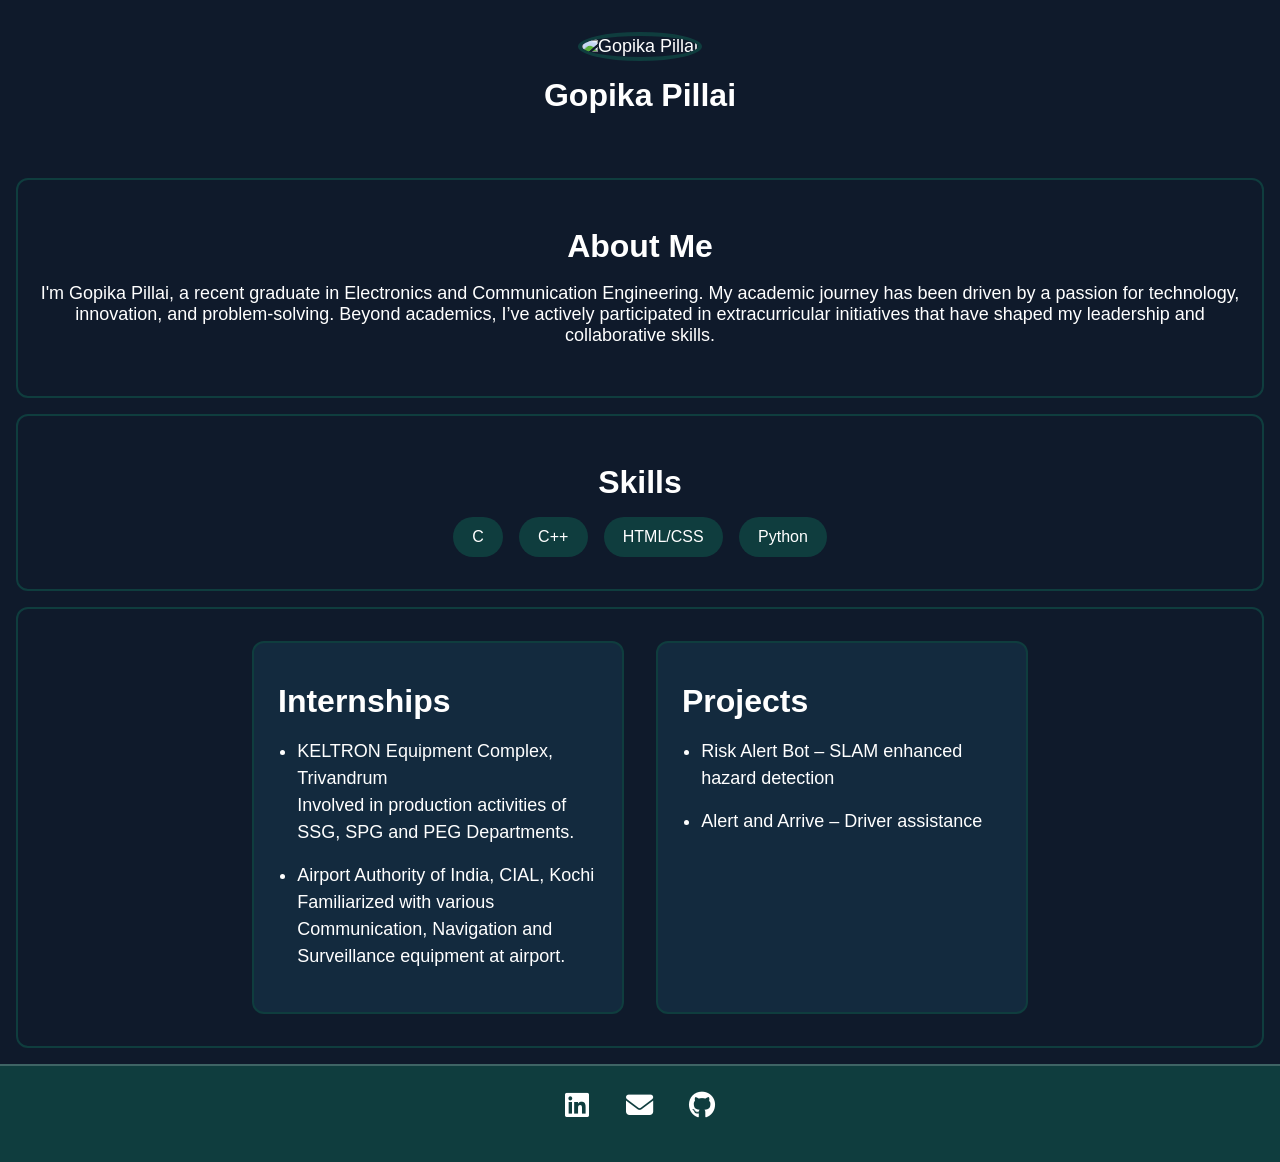
==== docs/index.html @ 2785d1b5 "Move site files to docs for GitHub Pages" ====
<!-- index.html -->
<!DOCTYPE html>
<html lang="en">
<head>
  <meta charset="UTF-8" />
  <meta name="viewport" content="width=device-width, initial-scale=1.0" />
  <title>Gopika Pillai - Portfolio</title>
  <link rel="stylesheet" href="style.css" />
  <link rel="stylesheet" href="https://cdnjs.cloudflare.com/ajax/libs/font-awesome/6.5.0/css/all.min.css" />
</head>
<body>
  <header>
    <img src="images/gopika (3).jpg" alt="Gopika Pillai" class="profile-pic" />
    <h1>Gopika Pillai</h1>
  </header>

  <section>
    <h2>About Me</h2>
    <p>
      I'm Gopika Pillai, a recent graduate in Electronics and Communication Engineering.
      My academic journey has been driven by a passion for technology, innovation,
      and problem-solving. Beyond academics, I’ve actively participated in extracurricular
      initiatives that have shaped my leadership and collaborative skills.
    </p>
  </section>

  <section>
    <h2>Skills</h2>
    <div class="skills">
      <div>C</div>
      <div>C++</div>
      <div>HTML/CSS</div>
      <div>Python</div>
    </div>
  </section>

  <section class="split-section">
    <div class="split-box">
      <h2>Internships</h2>
      <ul>
        <li>KELTRON Equipment Complex, Trivandrum<br>Involved in production activities of SSG, SPG and PEG Departments.</li>
        <li>Airport Authority of India, CIAL, Kochi<br>Familiarized with various Communication, Navigation and Surveillance equipment at airport.</li>
      </ul>
    </div>
    <div class="split-box">
      <h2>Projects</h2>
      <ul>
        <li>Risk Alert Bot – SLAM enhanced hazard detection</li>
        <li>Alert and Arrive – Driver assistance</li>
      </ul>
    </div>
  </section>

  <footer>
    <div class="social-links">
      <a href="https://www.linkedin.com/in/gopika-pillai-/" target="_blank" aria-label="LinkedIn"><i class="fab fa-linkedin"></i></a>
      <a href="mailto:youremail@example.com" target="_blank" aria-label="Email"><i class="fas fa-envelope"></i></a>
      <a href="https://github.com/yourusername" target="_blank" aria-label="GitHub"><i class="fab fa-github"></i></a>
    </div>
  </footer>

  <script src="script.js"></script>
</body>
</html>
---- docs/style.css ----
/* styles.css */
:root {
  --bg: #0f1a2b;
  --accent: #0f3d3e;
  --text: #ffffff;
}

body {
  margin: 0;
  font-family: 'Segoe UI', sans-serif;
  background-color: var(--bg);
  color: var(--text);
  overflow-x: hidden;
  position: relative;
  font-size: 18px;
}

header {
  text-align: center;
  padding: 2rem 1rem;
}

.profile-pic {
  width: 150px;
  height: 150px;
  border-radius: 50%;
  object-fit: cover;
  border: 4px solid var(--accent);
}

h1, h2 {
  margin: 1rem 0;
  color: var(--text);
  font-size: 2rem;
}

section {
  padding: 2rem 1rem;
  text-align: center;
  border: 2px solid var(--accent);
  border-radius: 12px;
  margin: 1rem;
  animation: fadeBox 1.5s ease-in-out;
}

@keyframes fadeBox {
  0% { opacity: 0; transform: scale(0.95); }
  100% { opacity: 1; transform: scale(1); }
}

.skills {
  display: flex;
  flex-wrap: wrap;
  justify-content: center;
  gap: 1rem;
}

.skills div {
  background: var(--accent);
  padding: 0.7rem 1.2rem;
  border-radius: 20px;
  font-size: 1rem;
}

.split-section {
  display: flex;
  flex-wrap: wrap;
  gap: 2rem;
  justify-content: center;
  padding: 2rem 1rem;
}

.split-box {
  background: #132a3e;
  padding: 1.5rem;
  border-radius: 12px;
  width: 320px;
  border: 2px solid var(--accent);
  animation: fadeBox 1.5s ease-in-out;
  text-align: left;
}

.split-box ul {
  padding-left: 1.2rem;
}

.split-box li {
  margin-bottom: 1rem;
  line-height: 1.5;
}

footer {
  text-align: center;
  padding: 1.5rem;
  background: var(--accent);
  color: var(--text);
  font-size: 1rem;
  border-top: 2px solid #fff3;
}

.social-links {
  margin-bottom: 1rem;
}

.social-links a {
  color: white;
  margin: 0 1rem;
  font-size: 1.7rem;
  transition: color 0.3s ease;
}

.social-links a:hover {
  color: #80ffdb;
}

.sparkle {
  position: absolute;
  width: 8px;
  height: 8px;
  background: radial-gradient(circle, #fff 0%, transparent 70%);
  pointer-events: none;
  border-radius: 50%;
  animation: sparkleFade 0.8s ease-out forwards;
}

@keyframes sparkleFade {
  0% { opacity: 1; transform: scale(1); }
  100% { opacity: 0; transform: scale(2); }
}
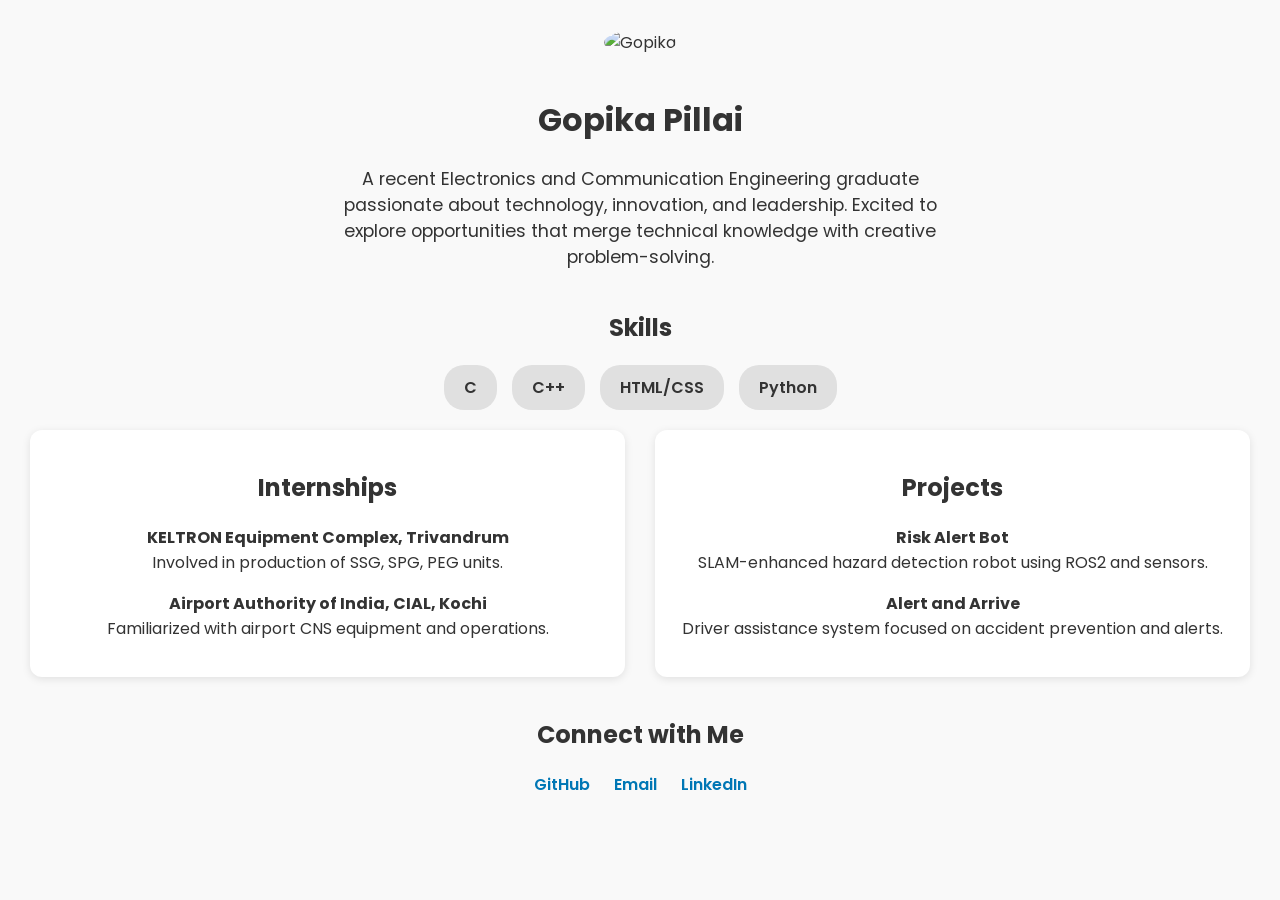
==== commit 7c353de8: "commit" ====
--- a/docs/index.html
+++ b/docs/index.html
@@ -1,64 +1,53 @@
-<!-- index.html -->
 <!DOCTYPE html>
 <html lang="en">
 <head>
   <meta charset="UTF-8" />
-  <meta name="viewport" content="width=device-width, initial-scale=1.0" />
-  <title>Gopika Pillai - Portfolio</title>
-  <link rel="stylesheet" href="style.css" />
-  <link rel="stylesheet" href="https://cdnjs.cloudflare.com/ajax/libs/font-awesome/6.5.0/css/all.min.css" />
+  <meta name="viewport" content="width=device-width, initial-scale=1.0"/>
+  <title>Gopika's Portfolio</title>
+  <link href="https://fonts.googleapis.com/css2?family=Poppins:wght@300;400;600;700&display=swap" rel="stylesheet">
+  <link rel="stylesheet" href="style.css">
 </head>
 <body>
-  <header>
-    <img src="images/gopika (3).jpg" alt="Gopika Pillai" class="profile-pic" />
+  <div class="container">
+    <img src="your-photo.jpg" alt="Gopika" class="profile-pic" />
     <h1>Gopika Pillai</h1>
-  </header>
+    <div class="intro">
+      <p>A recent Electronics and Communication Engineering graduate passionate about technology, innovation, and leadership. Excited to explore opportunities that merge technical knowledge with creative problem-solving.</p>
+    </div>
 
-  <section>
-    <h2>About Me</h2>
-    <p>
-      I'm Gopika Pillai, a recent graduate in Electronics and Communication Engineering.
-      My academic journey has been driven by a passion for technology, innovation,
-      and problem-solving. Beyond academics, I’ve actively participated in extracurricular
-      initiatives that have shaped my leadership and collaborative skills.
-    </p>
-  </section>
+    <div class="section">
+      <h2>Skills</h2>
+      <div class="skills">
+        <span>C</span>
+        <span>C++</span>
+        <span>HTML/CSS</span>
+        <span>Python</span>
+      </div>
+    </div>
 
-  <section>
-    <h2>Skills</h2>
-    <div class="skills">
-      <div>C</div>
-      <div>C++</div>
-      <div>HTML/CSS</div>
-      <div>Python</div>
+    <div class="section split-section">
+      <div>
+        <h2>Internships</h2>
+        <p><strong>KELTRON Equipment Complex, Trivandrum</strong><br/>Involved in production of SSG, SPG, PEG units.</p>
+        <p><strong>Airport Authority of India, CIAL, Kochi</strong><br/>Familiarized with airport CNS equipment and operations.</p>
+      </div>
+      <div>
+        <h2>Projects</h2>
+        <p><strong>Risk Alert Bot</strong><br/>SLAM-enhanced hazard detection robot using ROS2 and sensors.</p>
+        <p><strong>Alert and Arrive</strong><br/>Driver assistance system focused on accident prevention and alerts.</p>
+      </div>
     </div>
-  </section>
 
-  <section class="split-section">
-    <div class="split-box">
-      <h2>Internships</h2>
-      <ul>
-        <li>KELTRON Equipment Complex, Trivandrum<br>Involved in production activities of SSG, SPG and PEG Departments.</li>
-        <li>Airport Authority of India, CIAL, Kochi<br>Familiarized with various Communication, Navigation and Surveillance equipment at airport.</li>
-      </ul>
+    <div class="section">
+      <h2>Connect with Me</h2>
+      <div class="social-links">
+        <a href="https://github.com/Gp853" target="_blank">GitHub</a>
+        <a href="mailto:gopikapillai853@gmail.com">Email</a>
+        <a href="https://www.linkedin.com/in/gopika-pillai-/" target="_blank">LinkedIn</a>
+      </div>
     </div>
-    <div class="split-box">
-      <h2>Projects</h2>
-      <ul>
-        <li>Risk Alert Bot – SLAM enhanced hazard detection</li>
-        <li>Alert and Arrive – Driver assistance</li>
-      </ul>
-    </div>
-  </section>
-
-  <footer>
-    <div class="social-links">
-      <a href="https://www.linkedin.com/in/gopika-pillai-/" target="_blank" aria-label="LinkedIn"><i class="fab fa-linkedin"></i></a>
-      <a href="mailto:youremail@example.com" target="_blank" aria-label="Email"><i class="fas fa-envelope"></i></a>
-      <a href="https://github.com/yourusername" target="_blank" aria-label="GitHub"><i class="fab fa-github"></i></a>
-    </div>
-  </footer>
+  </div>
 
   <script src="script.js"></script>
 </body>
-</html>+</html>
--- a/docs/style.css
+++ b/docs/style.css
@@ -1,23 +1,18 @@
-/* styles.css */
-:root {
-  --bg: #0f1a2b;
-  --accent: #0f3d3e;
-  --text: #ffffff;
+body {
+  font-family: 'Poppins', sans-serif;
+  margin: 0;
+  padding: 0;
+  background-color: #f9f9f9;
+  color: #333;
+  text-align: center;
 }
 
-body {
-  margin: 0;
-  font-family: 'Segoe UI', sans-serif;
-  background-color: var(--bg);
-  color: var(--text);
-  overflow-x: hidden;
-  position: relative;
-  font-size: 18px;
+h1, h2, h3 {
+  font-weight: 700;
 }
 
-header {
-  text-align: center;
-  padding: 2rem 1rem;
+.container {
+  padding: 30px;
 }
 
 .profile-pic {
@@ -25,105 +20,62 @@
   height: 150px;
   border-radius: 50%;
   object-fit: cover;
-  border: 4px solid var(--accent);
+  margin-bottom: 20px;
 }
 
-h1, h2 {
-  margin: 1rem 0;
-  color: var(--text);
-  font-size: 2rem;
+.intro {
+  font-size: 1.1em;
+  max-width: 600px;
+  margin: auto;
 }
 
-section {
-  padding: 2rem 1rem;
-  text-align: center;
-  border: 2px solid var(--accent);
-  border-radius: 12px;
-  margin: 1rem;
-  animation: fadeBox 1.5s ease-in-out;
-}
-
-@keyframes fadeBox {
-  0% { opacity: 0; transform: scale(0.95); }
-  100% { opacity: 1; transform: scale(1); }
+.section {
+  margin-top: 40px;
 }
 
 .skills {
   display: flex;
+  justify-content: center;
+  gap: 15px;
   flex-wrap: wrap;
-  justify-content: center;
-  gap: 1rem;
 }
 
-.skills div {
-  background: var(--accent);
-  padding: 0.7rem 1.2rem;
+.skills span {
+  background-color: #e0e0e0;
+  padding: 10px 20px;
   border-radius: 20px;
-  font-size: 1rem;
+  font-weight: 600;
 }
 
 .split-section {
   display: flex;
-  flex-wrap: wrap;
-  gap: 2rem;
-  justify-content: center;
-  padding: 2rem 1rem;
+  flex-direction: column;
+  gap: 30px;
+  margin-top: 20px;
 }
 
-.split-box {
-  background: #132a3e;
-  padding: 1.5rem;
-  border-radius: 12px;
-  width: 320px;
-  border: 2px solid var(--accent);
-  animation: fadeBox 1.5s ease-in-out;
-  text-align: left;
+@media (min-width: 768px) {
+  .split-section {
+    flex-direction: row;
+    justify-content: space-around;
+  }
 }
 
-.split-box ul {
-  padding-left: 1.2rem;
-}
-
-.split-box li {
-  margin-bottom: 1rem;
-  line-height: 1.5;
-}
-
-footer {
-  text-align: center;
-  padding: 1.5rem;
-  background: var(--accent);
-  color: var(--text);
-  font-size: 1rem;
-  border-top: 2px solid #fff3;
-}
-
-.social-links {
-  margin-bottom: 1rem;
+.split-section div {
+  flex: 1;
+  padding: 20px;
+  background: #fff;
+  box-shadow: 0 2px 8px rgba(0,0,0,0.1);
+  border-radius: 12px;
 }
 
 .social-links a {
-  color: white;
-  margin: 0 1rem;
-  font-size: 1.7rem;
-  transition: color 0.3s ease;
+  margin: 0 10px;
+  color: #0077b5;
+  font-weight: 600;
+  text-decoration: none;
 }
 
 .social-links a:hover {
-  color: #80ffdb;
+  text-decoration: underline;
 }
-
-.sparkle {
-  position: absolute;
-  width: 8px;
-  height: 8px;
-  background: radial-gradient(circle, #fff 0%, transparent 70%);
-  pointer-events: none;
-  border-radius: 50%;
-  animation: sparkleFade 0.8s ease-out forwards;
-}
-
-@keyframes sparkleFade {
-  0% { opacity: 1; transform: scale(1); }
-  100% { opacity: 0; transform: scale(2); }
-}
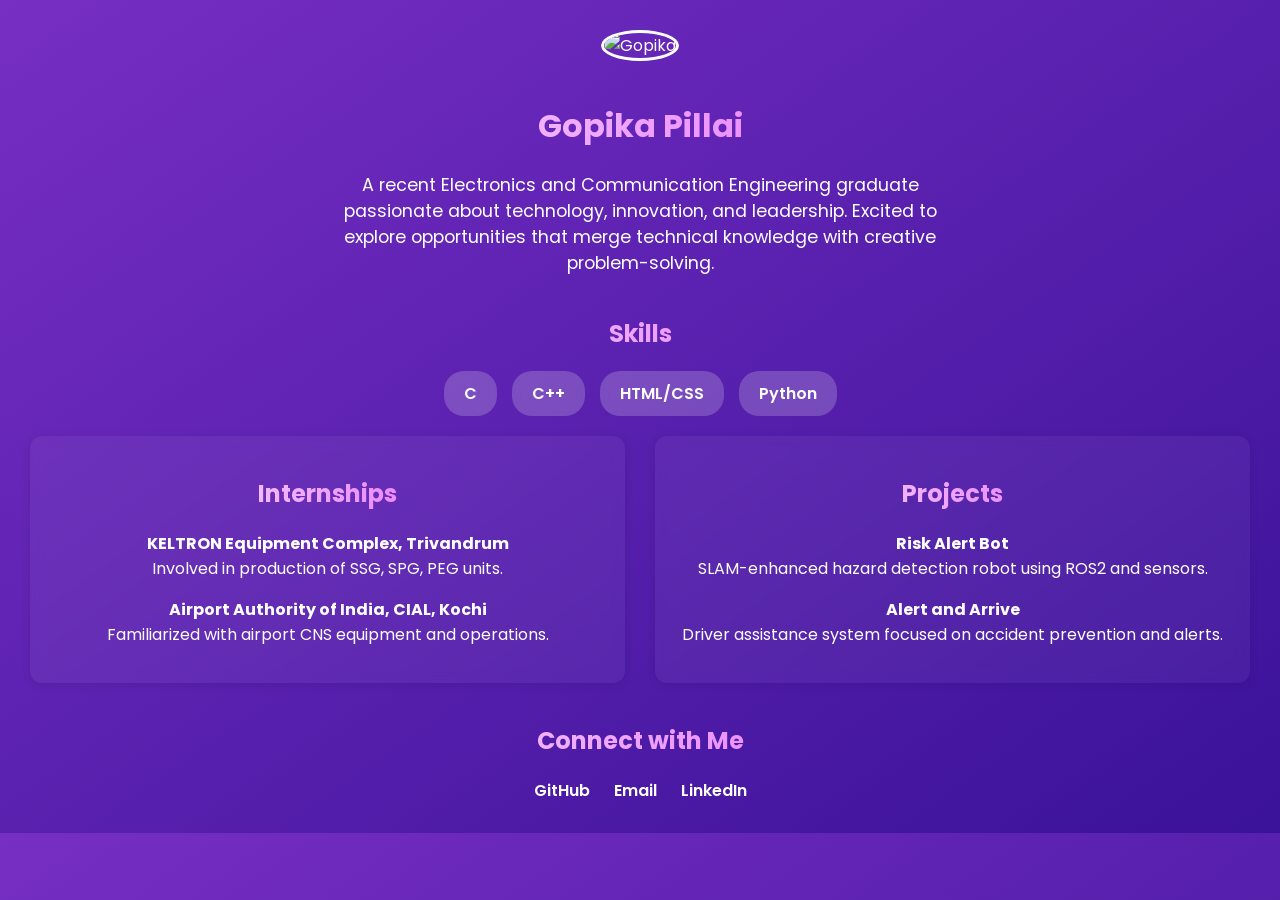
==== commit 1ec71be9: "commit" ====
--- a/docs/index.html
+++ b/docs/index.html
@@ -8,8 +8,11 @@
   <link rel="stylesheet" href="style.css">
 </head>
 <body>
+  <!-- Glow Stars Container -->
+  <div id="glow-container"></div>
+
   <div class="container">
-    <img src="your-photo.jpg" alt="Gopika" class="profile-pic" />
+    <img src="docs/images/gopika (3).jpg" alt="Gopika" class="profile-pic" />
     <h1>Gopika Pillai</h1>
     <div class="intro">
       <p>A recent Electronics and Communication Engineering graduate passionate about technology, innovation, and leadership. Excited to explore opportunities that merge technical knowledge with creative problem-solving.</p>
@@ -41,8 +44,8 @@
     <div class="section">
       <h2>Connect with Me</h2>
       <div class="social-links">
-        <a href="https://github.com/Gp853" target="_blank">GitHub</a>
-        <a href="mailto:gopikapillai853@gmail.com">Email</a>
+        <a href="https://github.com/your-github" target="_blank">GitHub</a>
+        <a href="mailto:your-email@example.com">Email</a>
         <a href="https://www.linkedin.com/in/gopika-pillai-/" target="_blank">LinkedIn</a>
       </div>
     </div>
--- a/docs/style.css
+++ b/docs/style.css
@@ -1,18 +1,30 @@
+:root {
+  --glow-rgb: 239 42 201;
+}
+
 body {
   font-family: 'Poppins', sans-serif;
   margin: 0;
   padding: 0;
-  background-color: #f9f9f9;
-  color: #333;
-  text-align: center;
+  background: linear-gradient(145deg, rgb(119, 46, 195), rgb(58, 18, 153));
+  color: #fff;
+  overflow: hidden;
 }
 
 h1, h2, h3 {
   font-weight: 700;
+  background: linear-gradient(90deg, #ffffff, #e044ff);
+  -webkit-background-clip: text;
+  -webkit-text-fill-color: transparent;
+  background-clip: text;
+  text-fill-color: transparent;
 }
 
 .container {
   padding: 30px;
+  text-align: center;
+  position: relative;
+  z-index: 3;
 }
 
 .profile-pic {
@@ -21,6 +33,7 @@
   border-radius: 50%;
   object-fit: cover;
   margin-bottom: 20px;
+  border: 3px solid #fff;
 }
 
 .intro {
@@ -41,10 +54,11 @@
 }
 
 .skills span {
-  background-color: #e0e0e0;
+  background-color: rgba(255, 255, 255, 0.2);
   padding: 10px 20px;
   border-radius: 20px;
   font-weight: 600;
+  backdrop-filter: blur(4px);
 }
 
 .split-section {
@@ -64,14 +78,15 @@
 .split-section div {
   flex: 1;
   padding: 20px;
-  background: #fff;
+  background: rgba(255, 255, 255, 0.05);
   box-shadow: 0 2px 8px rgba(0,0,0,0.1);
   border-radius: 12px;
+  backdrop-filter: blur(6px);
 }
 
 .social-links a {
   margin: 0 10px;
-  color: #0077b5;
+  color: #ffffff;
   font-weight: 600;
   text-decoration: none;
 }
@@ -79,3 +94,37 @@
 .social-links a:hover {
   text-decoration: underline;
 }
+
+/* === GLOW STAR EFFECT === */
+.glow-point {
+  position: absolute;
+  box-shadow: 0rem 0rem 1.2rem 0.6rem rgb(var(--glow-rgb));
+  pointer-events: none;
+}
+
+.star {
+  position: absolute;
+  z-index: 1;
+  color: white;
+  font-size: 1rem;
+  animation-fill-mode: forwards;
+  pointer-events: none;
+}
+
+@keyframes fall-1 {
+  0% { transform: translate(0px, 0px) rotateX(45deg) rotateY(30deg) scale(0.25); opacity: 0; }
+  5% { transform: translate(10px, -10px) rotateX(45deg) rotateY(30deg) scale(1); opacity: 1; }
+  100% { transform: translate(25px, 200px) rotateX(180deg) rotateY(270deg) scale(1); opacity: 0; }
+}
+
+@keyframes fall-2 {
+  0% { transform: translate(0px, 0px) rotateX(-20deg) rotateY(10deg) scale(0.25); opacity: 0; }
+  10% { transform: translate(-10px, -5px) rotateX(-20deg) rotateY(10deg) scale(1); opacity: 1; }
+  100% { transform: translate(-10px, 160px) rotateX(-90deg) rotateY(45deg) scale(0.25); opacity: 0; }
+}
+
+@keyframes fall-3 {
+  0% { transform: translate(0px, 0px) rotateX(0deg) rotateY(45deg) scale(0.5); opacity: 0; }
+  15% { transform: translate(7px, 5px) rotateX(0deg) rotateY(45deg) scale(1); opacity: 1; }
+  100% { transform: translate(20px, 120px) rotateX(-180deg) rotateY(-90deg) scale(0.5); opacity: 0; }
+}
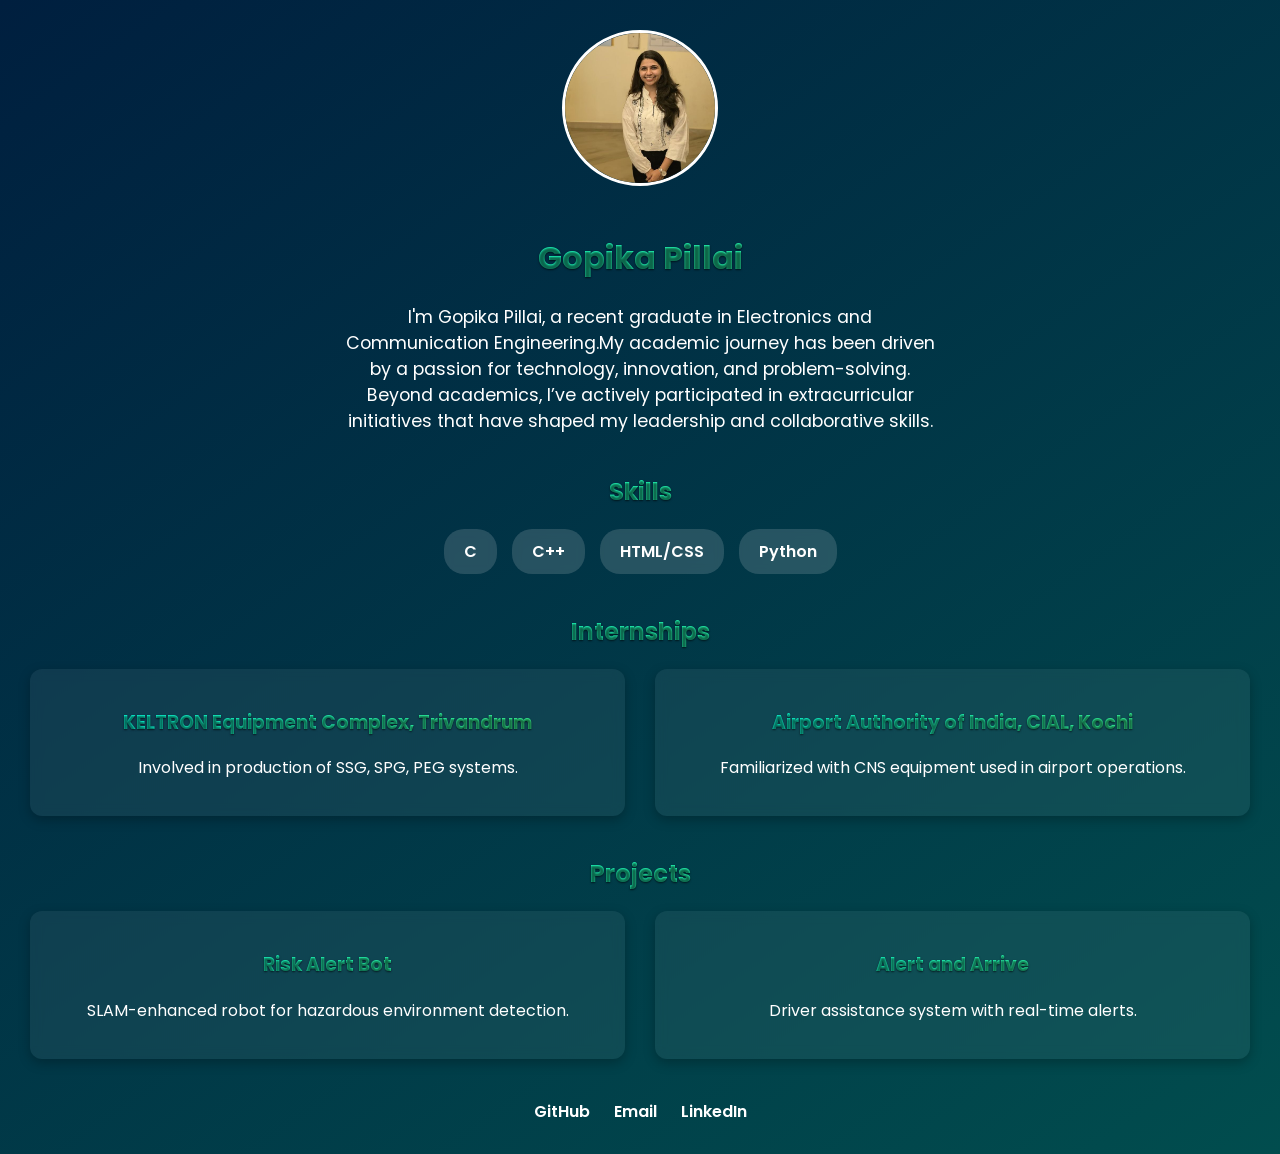
==== commit 16280126: "commit" ====
--- a/docs/index.html
+++ b/docs/index.html
@@ -4,19 +4,17 @@
   <meta charset="UTF-8" />
   <meta name="viewport" content="width=device-width, initial-scale=1.0"/>
   <title>Gopika's Portfolio</title>
-  <link href="https://fonts.googleapis.com/css2?family=Poppins:wght@300;400;600;700&display=swap" rel="stylesheet">
-  <link rel="stylesheet" href="style.css">
+  <link rel="stylesheet" href="style.css" />
+  <link href="https://fonts.googleapis.com/css2?family=Poppins:wght@400;600;700&display=swap" rel="stylesheet"/>
 </head>
 <body>
-  <!-- Glow Stars Container -->
-  <div id="glow-container"></div>
-
   <div class="container">
-    <img src="docs/images/gopika (3).jpg" alt="Gopika" class="profile-pic" />
+    <img src="images/gopika.jpg" alt="Gopika's Photo" class="profile-pic" />
     <h1>Gopika Pillai</h1>
-    <div class="intro">
-      <p>A recent Electronics and Communication Engineering graduate passionate about technology, innovation, and leadership. Excited to explore opportunities that merge technical knowledge with creative problem-solving.</p>
-    </div>
+    <p class="intro">
+      I'm Gopika Pillai, a recent graduate in Electronics and Communication Engineering.My academic journey has been driven by a passion for technology, innovation, and problem-solving. 
+      Beyond academics, I’ve actively participated in extracurricular initiatives that have shaped my leadership and collaborative skills.
+    </p>
 
     <div class="section">
       <h2>Skills</h2>
@@ -28,26 +26,38 @@
       </div>
     </div>
 
-    <div class="section split-section">
-      <div>
-        <h2>Internships</h2>
-        <p><strong>KELTRON Equipment Complex, Trivandrum</strong><br/>Involved in production of SSG, SPG, PEG units.</p>
-        <p><strong>Airport Authority of India, CIAL, Kochi</strong><br/>Familiarized with airport CNS equipment and operations.</p>
-      </div>
-      <div>
-        <h2>Projects</h2>
-        <p><strong>Risk Alert Bot</strong><br/>SLAM-enhanced hazard detection robot using ROS2 and sensors.</p>
-        <p><strong>Alert and Arrive</strong><br/>Driver assistance system focused on accident prevention and alerts.</p>
+    <div class="section">
+      <h2>Internships</h2>
+      <div class="split-section">
+        <div>
+          <h3>KELTRON Equipment Complex, Trivandrum</h3>
+          <p>Involved in production of SSG, SPG, PEG systems.</p>
+        </div>
+        <div>
+          <h3>Airport Authority of India, CIAL, Kochi</h3>
+          <p>Familiarized with CNS equipment used in airport operations.</p>
+        </div>
       </div>
     </div>
 
     <div class="section">
-      <h2>Connect with Me</h2>
-      <div class="social-links">
-        <a href="https://github.com/your-github" target="_blank">GitHub</a>
-        <a href="mailto:your-email@example.com">Email</a>
-        <a href="https://www.linkedin.com/in/gopika-pillai-/" target="_blank">LinkedIn</a>
+      <h2>Projects</h2>
+      <div class="split-section">
+        <div>
+          <h3>Risk Alert Bot</h3>
+          <p>SLAM-enhanced robot for hazardous environment detection.</p>
+        </div>
+        <div>
+          <h3>Alert and Arrive</h3>
+          <p>Driver assistance system with real-time alerts.</p>
+        </div>
       </div>
+    </div>
+
+    <div class="section social-links">
+      <a href="https://github.com" target="_blank">GitHub</a>
+      <a href="mailto:gopika@example.com">Email</a>
+      <a href="https://www.linkedin.com/in/gopika-pillai-" target="_blank">LinkedIn</a>
     </div>
   </div>
 
--- a/docs/style.css
+++ b/docs/style.css
@@ -1,23 +1,25 @@
 :root {
-  --glow-rgb: 239 42 201;
+  --glow-rgb: 0 255 153; /* updated for greenish glow */
 }
 
 body {
   font-family: 'Poppins', sans-serif;
   margin: 0;
   padding: 0;
-  background: linear-gradient(145deg, rgb(119, 46, 195), rgb(58, 18, 153));
+  min-height: 100vh;
+  background: linear-gradient(145deg, #001f3f, #014d4e);
   color: #fff;
-  overflow: hidden;
+  overflow-x: hidden;
+  overflow-y: auto;
 }
 
+/* Gradient + Depth Headings */
 h1, h2, h3 {
   font-weight: 700;
-  background: linear-gradient(90deg, #ffffff, #e044ff);
+  background: linear-gradient(90deg, #00ffe7, #40ff8c);
   -webkit-background-clip: text;
   -webkit-text-fill-color: transparent;
-  background-clip: text;
-  text-fill-color: transparent;
+  text-shadow: 0 1px 2px rgba(0, 0, 0, 0.6);
 }
 
 .container {
@@ -54,7 +56,7 @@
 }
 
 .skills span {
-  background-color: rgba(255, 255, 255, 0.2);
+  background-color: rgba(255, 255, 255, 0.15);
   padding: 10px 20px;
   border-radius: 20px;
   font-weight: 600;
@@ -78,8 +80,8 @@
 .split-section div {
   flex: 1;
   padding: 20px;
-  background: rgba(255, 255, 255, 0.05);
-  box-shadow: 0 2px 8px rgba(0,0,0,0.1);
+  background: rgba(255, 255, 255, 0.06);
+  box-shadow: 0 4px 12px rgba(0,0,0,0.25);
   border-radius: 12px;
   backdrop-filter: blur(6px);
 }
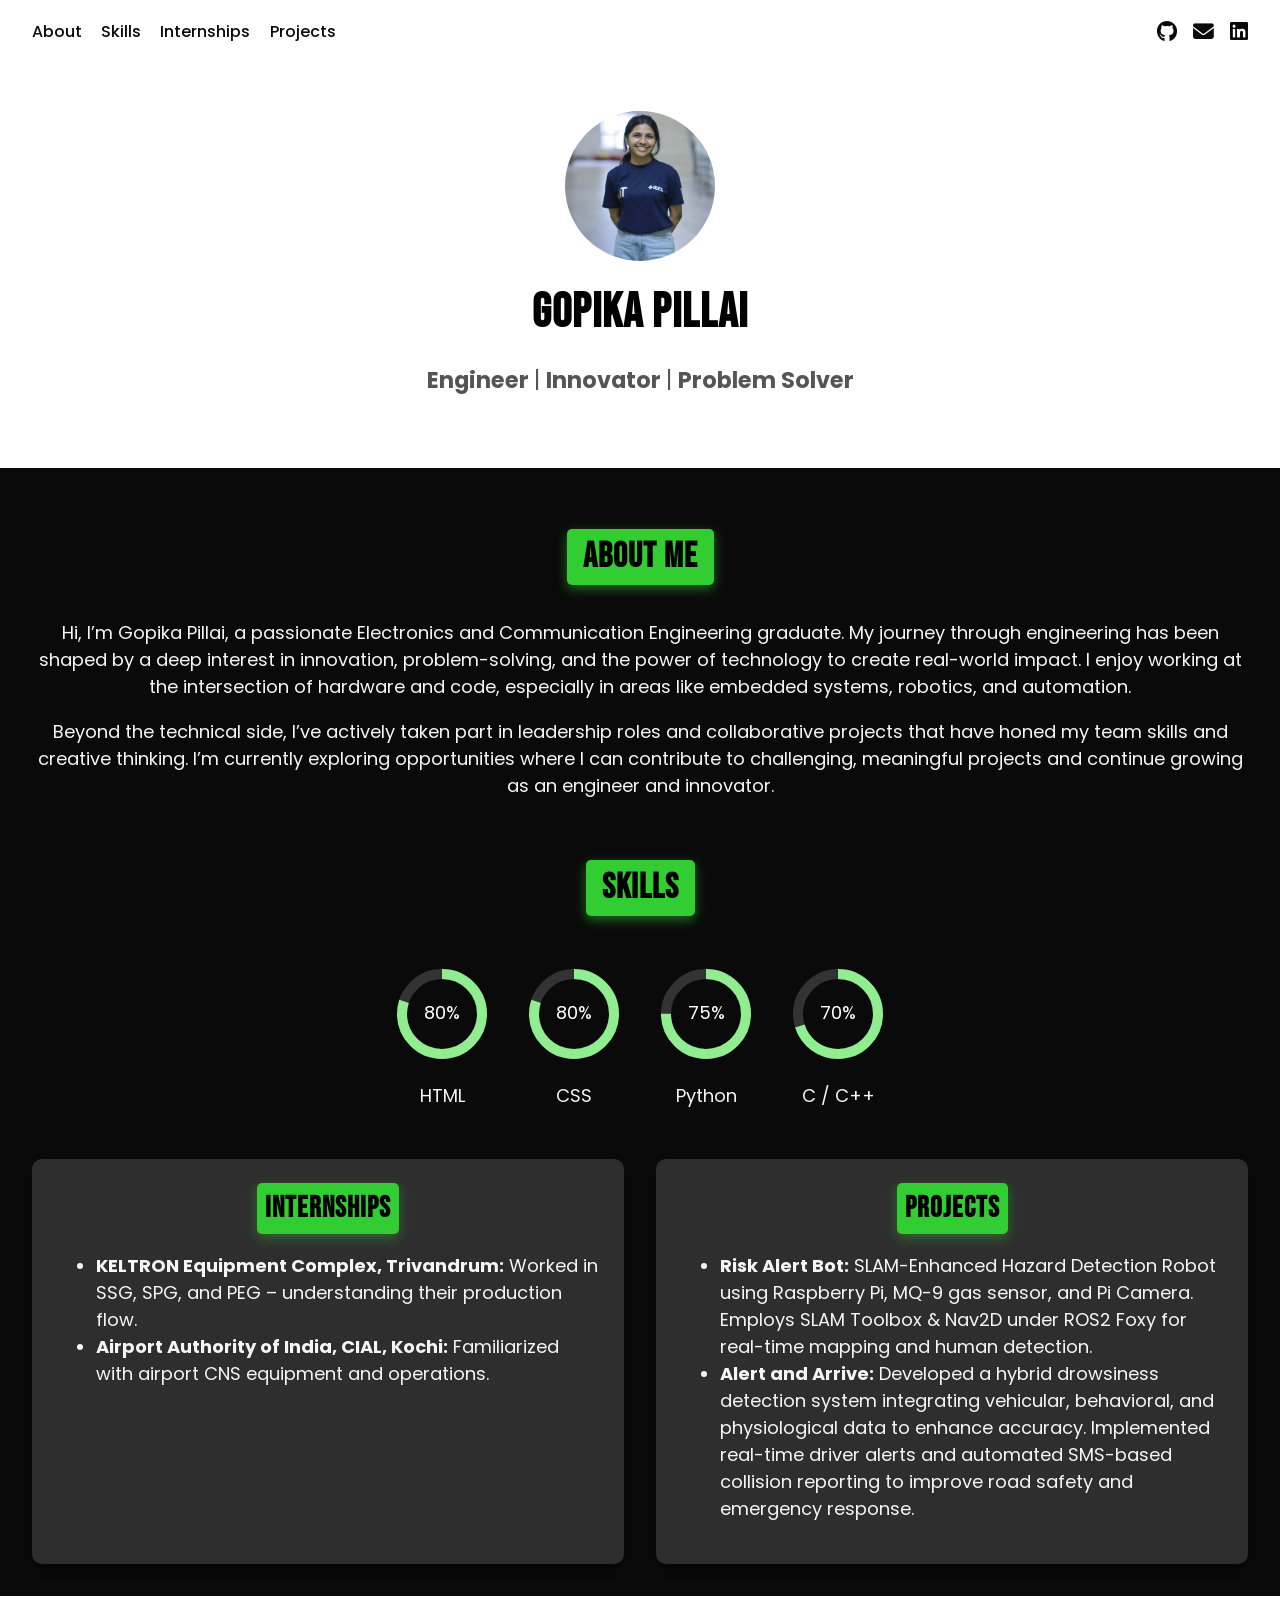
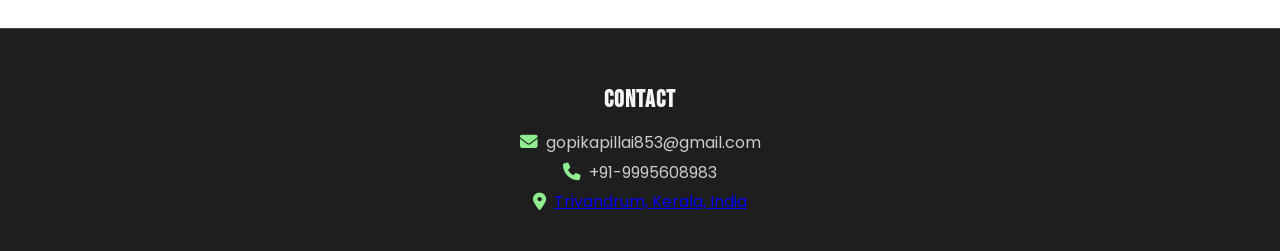
==== commit c52fe9b9: "commit" ====
--- a/docs/index.html
+++ b/docs/index.html
@@ -2,65 +2,113 @@
 <html lang="en">
 <head>
   <meta charset="UTF-8" />
-  <meta name="viewport" content="width=device-width, initial-scale=1.0"/>
-  <title>Gopika's Portfolio</title>
+  <meta name="viewport" content="width=device-width, initial-scale=1.0" />
+  <title>Gopika Pillai | Portfolio</title>
   <link rel="stylesheet" href="style.css" />
-  <link href="https://fonts.googleapis.com/css2?family=Poppins:wght@400;600;700&display=swap" rel="stylesheet"/>
+  <script src="script.js" defer></script>
+  <link href="https://fonts.googleapis.com/css2?family=Bebas+Neue&family=Poppins&display=swap" rel="stylesheet">
+  <link rel="stylesheet" href="https://cdnjs.cloudflare.com/ajax/libs/font-awesome/6.4.0/css/all.min.css" />
 </head>
+
 <body>
-  <div class="container">
-    <img src="images/gopika.jpg" alt="Gopika's Photo" class="profile-pic" />
+  <header>
+    <nav class="main-nav">
+      <a href="#about">About</a>
+      <a href="#skills">Skills</a>
+      <a href="#internships">Internships</a>
+      <a href="#projects">Projects</a>
+    </nav>
+    <div class="social-icons">
+      <a href="https://github.com/Gp853" target="_blank" title="GitHub"><i class="fab fa-github"></i></a>
+      <a href="mailto:gopikapillai853@gmail.com" title="Email"><i class="fas fa-envelope"></i></a>
+      <a href="https://www.linkedin.com/in/gopika-pillai-/" target="_blank" title="LinkedIn"><i class="fab fa-linkedin"></i></a>
+    </div>
+  </header>
+
+
+  <section class="hero">
+    <img src="images/gopika.jpeg" alt="Gopika Photo">
     <h1>Gopika Pillai</h1>
-    <p class="intro">
-      I'm Gopika Pillai, a recent graduate in Electronics and Communication Engineering.My academic journey has been driven by a passion for technology, innovation, and problem-solving. 
-      Beyond academics, I’ve actively participated in extracurricular initiatives that have shaped my leadership and collaborative skills.
-    </p>
+    <p> <b> Engineer </b>| <b> Innovator </b>| <b> Problem Solver</b></p>
+  </section>
 
-    <div class="section">
-      <h2>Skills</h2>
-      <div class="skills">
-        <span>C</span>
-        <span>C++</span>
-        <span>HTML/CSS</span>
-        <span>Python</span>
-      </div>
+  <div class="content">
+    <section id="about" class="section fade-in">
+      <h2>About Me</h2>
+      <p>Hi, I’m Gopika Pillai, a passionate Electronics and Communication Engineering graduate. My journey through engineering has been shaped by a deep interest in innovation, problem-solving, and the power of technology to create real-world impact. 
+        I enjoy working at the intersection of hardware and code, especially in areas like embedded systems, robotics, and automation. </p> 
+        <p>Beyond the technical side, I’ve actively taken part in leadership roles and collaborative projects that have honed my team skills and creative thinking. I’m currently exploring opportunities where I can contribute to challenging, meaningful projects and continue growing as an engineer and innovator.</p>
+    </section>
+
+   <section id="skills" class="section fade-in">
+  <h2>Skills</h2>
+  <div class="skills-container">
+    <div class="skill">
+      <svg class="progress-circle" width="100" height="100">
+        <circle class="bg" cx="50" cy="50" r="40"></circle>
+        <circle class="progress" cx="50" cy="50" r="40" data-percentage="80"></circle>
+        <text x="50" y="55" text-anchor="middle" fill="#fff" font-size="18px">80%</text>
+      </svg>
+      <p>HTML</p>
     </div>
 
-    <div class="section">
-      <h2>Internships</h2>
-      <div class="split-section">
-        <div>
-          <h3>KELTRON Equipment Complex, Trivandrum</h3>
-          <p>Involved in production of SSG, SPG, PEG systems.</p>
-        </div>
-        <div>
-          <h3>Airport Authority of India, CIAL, Kochi</h3>
-          <p>Familiarized with CNS equipment used in airport operations.</p>
-        </div>
-      </div>
+    <div class="skill">
+      <svg class="progress-circle" width="100" height="100">
+        <circle class="bg" cx="50" cy="50" r="40"></circle>
+        <circle class="progress" cx="50" cy="50" r="40" data-percentage="80"></circle>
+        <text x="50" y="55" text-anchor="middle" fill="#fff" font-size="18px">80%</text>
+      </svg>
+      <p>CSS</p>
     </div>
 
-    <div class="section">
-      <h2>Projects</h2>
-      <div class="split-section">
-        <div>
-          <h3>Risk Alert Bot</h3>
-          <p>SLAM-enhanced robot for hazardous environment detection.</p>
-        </div>
-        <div>
-          <h3>Alert and Arrive</h3>
-          <p>Driver assistance system with real-time alerts.</p>
-        </div>
-      </div>
+    <div class="skill">
+      <svg class="progress-circle" width="100" height="100">
+        <circle class="bg" cx="50" cy="50" r="40"></circle>
+        <circle class="progress" cx="50" cy="50" r="40" data-percentage="75"></circle>
+        <text x="50" y="55" text-anchor="middle" fill="#fff" font-size="18px">75%</text>
+      </svg>
+      <p>Python</p>
     </div>
 
-    <div class="section social-links">
-      <a href="https://github.com" target="_blank">GitHub</a>
-      <a href="mailto:gopika@example.com">Email</a>
-      <a href="https://www.linkedin.com/in/gopika-pillai-" target="_blank">LinkedIn</a>
+    <div class="skill">
+      <svg class="progress-circle" width="100" height="100">
+        <circle class="bg" cx="50" cy="50" r="40"></circle>
+        <circle class="progress" cx="50" cy="50" r="40" data-percentage="70"></circle>
+        <text x="50" y="55" text-anchor="middle" fill="#fff" font-size="18px">70%</text>
+      </svg>
+      <p>C / C++</p>
+    </div>
+  </div>
+</section>
+
+    <div class="projects-internships-container">
+      <section id="internships" class="internships-box fade-in">
+        <h2>Internships</h2>
+        <ul>
+          <li><strong>KELTRON Equipment Complex, Trivandrum:</strong> Worked in SSG, SPG, and PEG – understanding their production flow.</li>
+          <li><strong>Airport Authority of India, CIAL, Kochi:</strong> Familiarized with airport CNS equipment and operations.</li>
+        </ul>
+      </section>
+
+      <section id="projects" class="projects-box fade-in">
+        <h2>Projects</h2>
+        <ul>
+          <li><strong>Risk Alert Bot:</strong> SLAM-Enhanced Hazard Detection Robot using Raspberry Pi, MQ-9 gas sensor, and Pi Camera. Employs SLAM Toolbox & Nav2D under ROS2 Foxy for real-time mapping and human detection.</li>
+          <li><strong>Alert and Arrive:</strong> Developed a hybrid drowsiness detection system integrating vehicular, behavioral, and physiological data to enhance accuracy. Implemented real-time driver alerts and automated SMS-based collision reporting to improve road safety and emergency response.</li>
+        </ul>
+      </section>
     </div>
   </div>
 
-  <script src="script.js"></script>
+  <footer>
+    <h3>Contact</h3>
+    <p><i class="fas fa-envelope"></i> gopikapillai853@gmail.com</p>
+    <p><i class="fas fa-phone"></i> +91-9995608983</p>
+    <p><i class="fas fa-map-marker-alt"></i> 
+    <a href="https://www.google.com/maps/place/Trivandrum,+Kerala,+India" target="_blank">
+      Trivandrum, Kerala, India
+    </a>
+  </p>
+  </footer>
 </body>
 </html>
--- a/docs/style.css
+++ b/docs/style.css
@@ -1,132 +1,258 @@
 :root {
-  --glow-rgb: 0 255 153; /* updated for greenish glow */
-}
+  --primary: #ffffff;
+  --secondary: #0a0a0a;
+  --accent: #90ee90;
+  --text-dark: #000000;
+  --text-light: #f5f5f5;
+  --box-bg: #1e1e1e;
+}
+
+@import url('https://fonts.googleapis.com/css2?family=Bebas+Neue&family=Poppins&display=swap');
+@import url('https://cdnjs.cloudflare.com/ajax/libs/font-awesome/6.4.0/css/all.min.css');
 
 body {
+  margin: 0;
   font-family: 'Poppins', sans-serif;
-  margin: 0;
-  padding: 0;
-  min-height: 100vh;
-  background: linear-gradient(145deg, #001f3f, #014d4e);
-  color: #fff;
-  overflow-x: hidden;
-  overflow-y: auto;
-}
-
-/* Gradient + Depth Headings */
+  font-size: 18px;
+  color: var(--text-dark);
+}
+
 h1, h2, h3 {
-  font-weight: 700;
-  background: linear-gradient(90deg, #00ffe7, #40ff8c);
-  -webkit-background-clip: text;
-  -webkit-text-fill-color: transparent;
-  text-shadow: 0 1px 2px rgba(0, 0, 0, 0.6);
-}
-
-.container {
-  padding: 30px;
-  text-align: center;
-  position: relative;
-  z-index: 3;
-}
-
-.profile-pic {
+  font-family: 'Bebas Neue', cursive;
+  text-transform: uppercase;
+  letter-spacing: 1px;
+  text-align: center;
+}
+
+header {
+  background: var(--primary);
+  padding: 1rem 2rem;
+  display: flex;
+  justify-content: space-between;
+  align-items: center;
+  box-shadow: 0 2px 5px rgba(0, 0, 0, 0.1);
+}
+
+.main-nav {
+  display: flex;
+  gap: 1.2rem;
+}
+
+.main-nav a {
+  color: var(--secondary);
+  font-weight: 500;
+  text-decoration: none;
+  font-size: 1rem;
+  transition: color 0.3s ease;
+}
+
+.main-nav a:hover {
+  color: var(--accent);
+}
+
+.social-icons {
+  display: flex;
+  gap: 1rem;
+}
+
+.social-icons a {
+  color: var(--secondary);
+  font-size: 1.3rem;
+  text-decoration: none;
+  transition: transform 0.3s ease, color 0.3s ease;
+}
+
+.social-icons a:hover {
+  transform: scale(1.2);
+  color: var(--accent);
+}
+
+
+.hero {
+  background: var(--primary);
+  text-align: center;
+  padding: 3rem 2rem;
+}
+
+.hero img {
   width: 150px;
   height: 150px;
   border-radius: 50%;
   object-fit: cover;
-  margin-bottom: 20px;
-  border: 3px solid #fff;
-}
-
-.intro {
-  font-size: 1.1em;
-  max-width: 600px;
-  margin: auto;
+  margin-bottom: 1rem;
+}
+
+.hero h1 {
+  font-size: 3rem;
+  margin: 0;
+}
+
+.hero p {
+  font-size: 1.4rem;
+  color: #555;
+}
+
+.content {
+  background: var(--secondary);
+  color: var(--text-light);
+  padding: 2rem;
 }
 
 .section {
-  margin-top: 40px;
-}
-
-.skills {
-  display: flex;
+  margin-bottom: 2rem;
+  text-align: center;
+}
+
+.section h2 {
+  font-size: 2.2rem;
+  margin-bottom: 1rem;
+  background-color: #32cd32;
+  color: black;
+  padding: 0.4rem 1rem;
+  display: inline-block;
+  border-radius: 5px;
+  box-shadow: 0 4px 12px rgba(50, 205, 50, 0.5);
+  transition: transform 0.3s ease, box-shadow 0.3s ease;
+}
+
+.section h2:hover {
+  transform: translateY(-3px);
+  box-shadow: 0 6px 18px rgba(50, 205, 50, 0.7);
+}
+
+.socials {
+  display: flex;
+  gap: 1rem;
   justify-content: center;
-  gap: 15px;
+  margin-top: 1.5rem;
+}
+
+.socials a {
+  color: var(--accent);
+  font-size: 1.5rem;
+  transition: transform 0.3s ease;
+}
+
+.socials a:hover {
+  transform: scale(1.2);
+}
+
+/* Projects & Internships Section */
+.projects-internships-container {
+  display: flex;
+  flex-direction: row;
+  gap: 2rem;
+  justify-content: space-between;
   flex-wrap: wrap;
 }
 
-.skills span {
-  background-color: rgba(255, 255, 255, 0.15);
-  padding: 10px 20px;
-  border-radius: 20px;
-  font-weight: 600;
-  backdrop-filter: blur(4px);
-}
-
-.split-section {
+.projects-box,
+.internships-box {
+  background: #2e2e2e;
+  padding: 1.5rem;
+  border-radius: 10px;
+  flex: 1 1 48%;
+  box-shadow: 0 4px 10px rgba(0, 0, 0, 0.4);
+  box-sizing: border-box;
+  position: relative;
+  transition: transform 0.3s ease, box-shadow 0.3s ease;
+  text-align: left;
+}
+
+.projects-box:hover,
+.internships-box:hover {
+  transform: translateY(-5px);
+  box-shadow: 0 8px 20px rgba(0, 0, 0, 0.5);
+}
+
+.projects-box h2,
+.internships-box h2 {
+  background-color: #32cd32;
+  color: black;
+  padding: 0.5rem;
+  border-radius: 5px;
+  font-size: 1.8rem;
+  width: fit-content;
+  margin: 0 auto 1rem auto;
+  text-align: center;
+  box-shadow: 0 4px 12px rgba(50, 205, 50, 0.4);
+  transition: transform 0.3s ease, box-shadow 0.3s ease;
+}
+
+.projects-box h2:hover,
+.internships-box h2:hover {
+  transform: translateY(-3px);
+  box-shadow: 0 6px 18px rgba(50, 205, 50, 0.6);
+}
+
+/* Skills Section with Circular Progress */
+.skills-container {
+  display: flex;
+  flex-wrap: wrap;
+  gap: 2rem;
+  justify-content: center;
+  align-items: center;
+  margin-top: 2rem;
+}
+
+.skill {
   display: flex;
   flex-direction: column;
-  gap: 30px;
-  margin-top: 20px;
-}
-
-@media (min-width: 768px) {
-  .split-section {
-    flex-direction: row;
-    justify-content: space-around;
-  }
-}
-
-.split-section div {
-  flex: 1;
-  padding: 20px;
-  background: rgba(255, 255, 255, 0.06);
-  box-shadow: 0 4px 12px rgba(0,0,0,0.25);
-  border-radius: 12px;
-  backdrop-filter: blur(6px);
-}
-
-.social-links a {
-  margin: 0 10px;
-  color: #ffffff;
-  font-weight: 600;
-  text-decoration: none;
-}
-
-.social-links a:hover {
-  text-decoration: underline;
-}
-
-/* === GLOW STAR EFFECT === */
-.glow-point {
-  position: absolute;
-  box-shadow: 0rem 0rem 1.2rem 0.6rem rgb(var(--glow-rgb));
-  pointer-events: none;
-}
-
-.star {
-  position: absolute;
-  z-index: 1;
-  color: white;
+  align-items: center;
+  color: var(--text-light);
+}
+
+.progress-circle {
+  transform: rotate(-90deg);
+}
+
+.progress-circle circle.bg {
+  fill: none;
+  stroke: #333;
+  stroke-width: 10;
+}
+
+.progress-circle circle.progress {
+  fill: none;
+  stroke: var(--accent);
+  stroke-width: 10;
+  stroke-dasharray: 251.2; /* 2 * π * r where r = 40 */
+  stroke-dashoffset: 251.2;
+  transition: stroke-dashoffset 1s ease;
+}
+
+.progress-circle text {
+  transform: rotate(90deg);
+  transform-origin: center;
+}
+
+
+/* Footer Section */
+footer {
+  background-color: var(--box-bg);
+  color: var(--text-light);
+  text-align: center;
+  padding: 2rem 1rem;
+  margin-top: 2rem;
   font-size: 1rem;
-  animation-fill-mode: forwards;
-  pointer-events: none;
-}
-
-@keyframes fall-1 {
-  0% { transform: translate(0px, 0px) rotateX(45deg) rotateY(30deg) scale(0.25); opacity: 0; }
-  5% { transform: translate(10px, -10px) rotateX(45deg) rotateY(30deg) scale(1); opacity: 1; }
-  100% { transform: translate(25px, 200px) rotateX(180deg) rotateY(270deg) scale(1); opacity: 0; }
-}
-
-@keyframes fall-2 {
-  0% { transform: translate(0px, 0px) rotateX(-20deg) rotateY(10deg) scale(0.25); opacity: 0; }
-  10% { transform: translate(-10px, -5px) rotateX(-20deg) rotateY(10deg) scale(1); opacity: 1; }
-  100% { transform: translate(-10px, 160px) rotateX(-90deg) rotateY(45deg) scale(0.25); opacity: 0; }
-}
-
-@keyframes fall-3 {
-  0% { transform: translate(0px, 0px) rotateX(0deg) rotateY(45deg) scale(0.5); opacity: 0; }
-  15% { transform: translate(7px, 5px) rotateX(0deg) rotateY(45deg) scale(1); opacity: 1; }
-  100% { transform: translate(20px, 120px) rotateX(-180deg) rotateY(-90deg) scale(0.5); opacity: 0; }
-}
+  border-top: 1px solid #444;
+}
+
+footer h3 {
+  font-size: 1.5rem;
+  margin-bottom: 1rem;
+}
+
+footer p {
+  margin: 0.3rem 0;
+  color: #ccc;
+  display: flex;
+  align-items: center;
+  justify-content: center;
+  gap: 0.5rem;
+}
+
+footer p i {
+  color: var(--accent);
+  font-size: 1.1rem;
+}
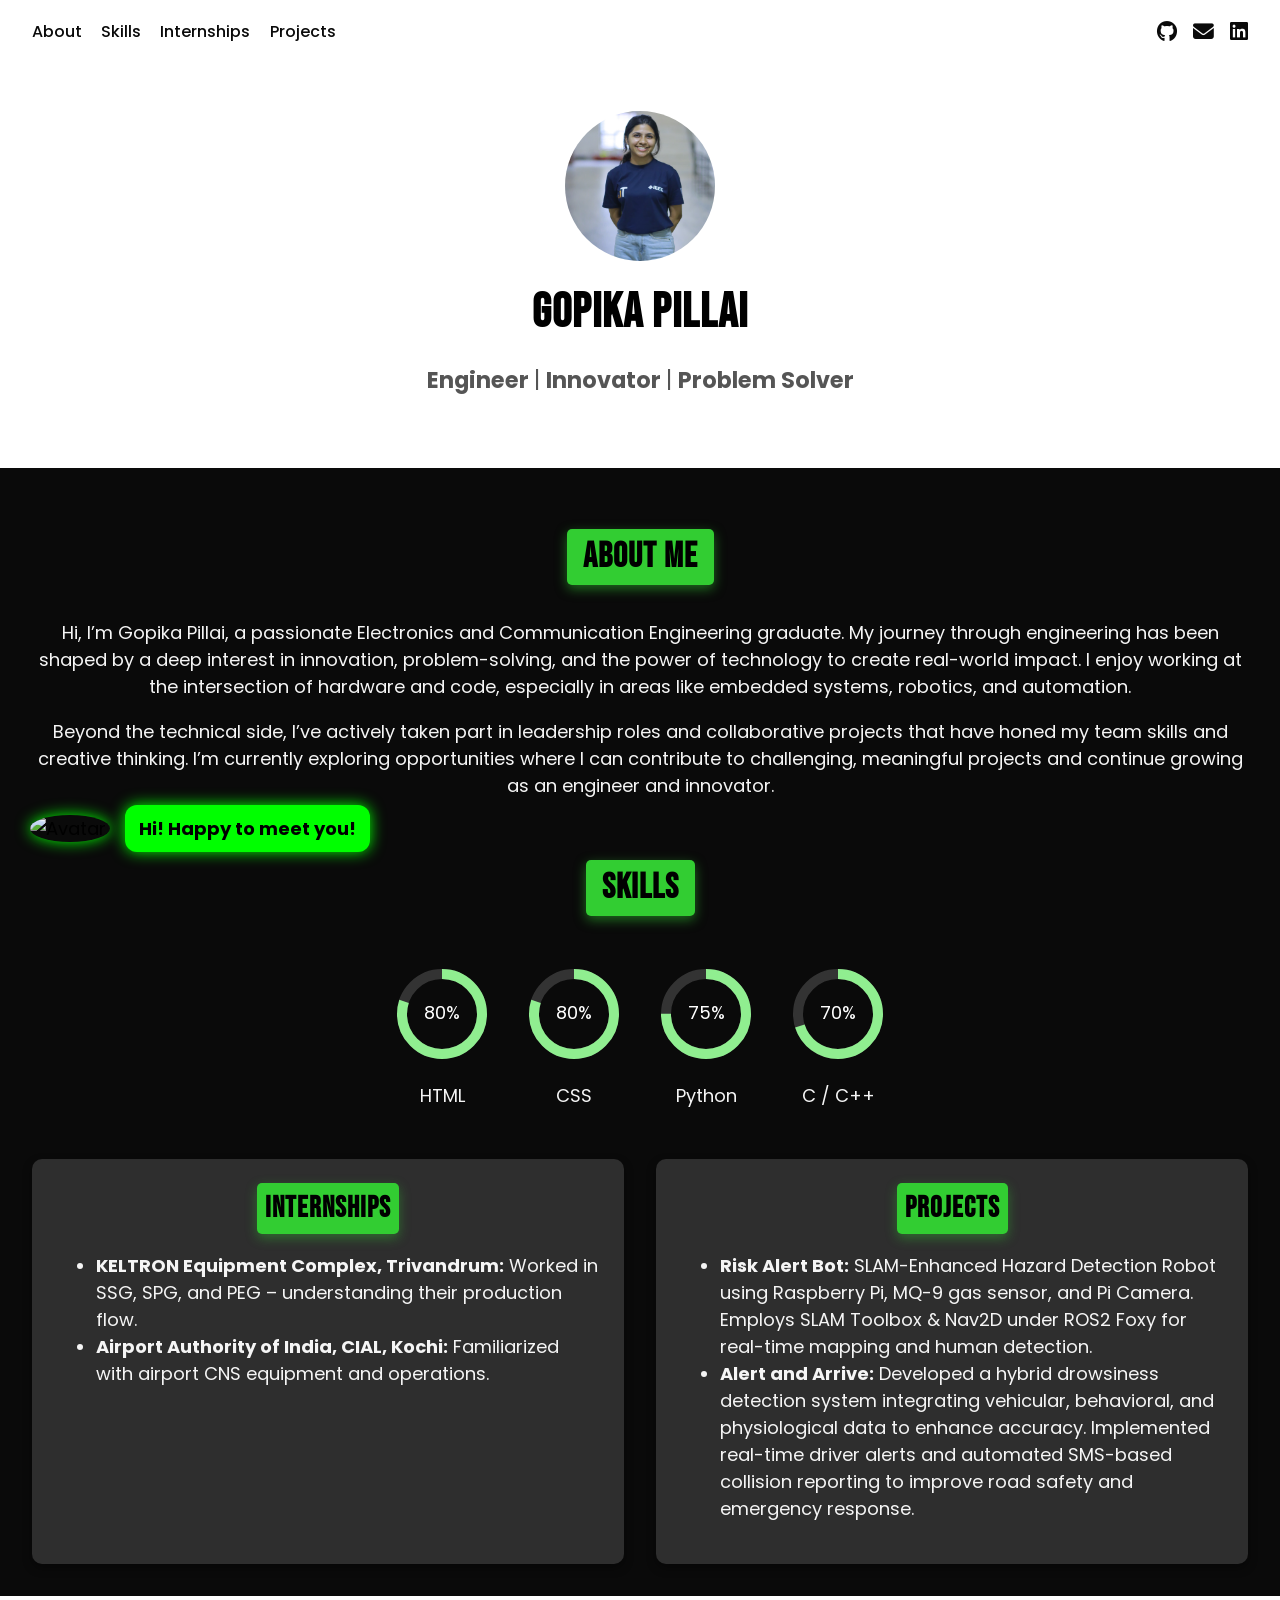
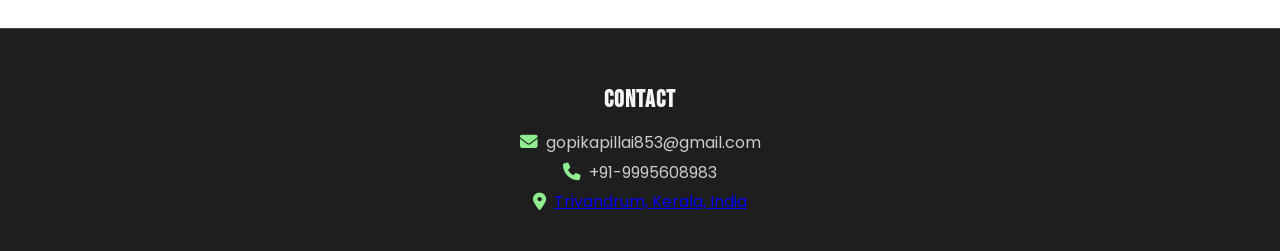
==== commit 813d4676: "commit" ====
--- a/docs/index.html
+++ b/docs/index.html
@@ -11,6 +11,10 @@
 </head>
 
 <body>
+   <div id="avatar-container" class="avatar-popin">
+    <img src="images/avatar.png" alt="Avatar" id="avatar">
+    <p class="speech-bubble">Hi! Happy to meet you!</p>
+  </div>
   <header>
     <nav class="main-nav">
       <a href="#about">About</a>
--- a/docs/style.css
+++ b/docs/style.css
@@ -256,3 +256,130 @@
   color: var(--accent);
   font-size: 1.1rem;
 }
+/* ===================== */
+/* Floating Avatar Popup */
+/* ===================== */
+#avatar-container {
+  position: fixed;
+  bottom: 30px;
+  left: 30px;
+  display: flex;
+  align-items: center;
+  opacity: 0;
+  transform: translateY(50%);
+  animation: popin 1.2s ease-out forwards;
+  z-index: 9999;
+}
+
+#avatar {
+  width: 80px;
+  height: auto;
+  border-radius: 50%;
+  box-shadow: 0 0 15px #0f0;
+}
+
+.speech-bubble {
+  margin-left: 15px;
+  background-color: #0f0;
+  color: #000;
+  padding: 10px 14px;
+  border-radius: 12px;
+  font-weight: bold;
+  font-family: 'Poppins', sans-serif;
+  box-shadow: 0 0 15px #0f0;
+}
+
+@keyframes popin {
+  0% {
+    opacity: 0;
+    transform: translateY(50%);
+  }
+  100% {
+    opacity: 1;
+    transform: translateY(0);
+  }
+}
+
+/* ======================== */
+/* Mobile Responsive Styles */
+/* ======================== */
+
+@media (max-width: 768px) {
+  header {
+    flex-direction: column;
+    align-items: center;
+    text-align: center;
+    gap: 1rem;
+  }
+
+  .main-nav {
+    flex-direction: column;
+    gap: 0.6rem;
+  }
+
+  .main-nav a {
+    font-size: 1rem;
+  }
+
+  .social-icons {
+    justify-content: center;
+    gap: 0.8rem;
+  }
+
+  .hero {
+    padding: 2rem 1rem;
+  }
+
+  .hero img {
+    width: 120px;
+    height: 120px;
+  }
+
+  .hero h1 {
+    font-size: 2.2rem;
+  }
+
+  .hero p {
+    font-size: 1.1rem;
+  }
+
+  .skills-container {
+    flex-direction: column;
+    gap: 1.5rem;
+  }
+
+  .projects-internships-container {
+    flex-direction: column;
+    gap: 1.5rem;
+  }
+
+  .projects-box,
+  .internships-box {
+    flex: 1 1 100%;
+    padding: 1rem;
+  }
+
+  .section h2 {
+    font-size: 1.8rem;
+    padding: 0.3rem 0.8rem;
+  }
+
+  .progress-circle {
+    width: 80px;
+    height: 80px;
+  }
+
+  .progress-circle text {
+    font-size: 14px;
+  }
+
+  footer h3 {
+    font-size: 1.3rem;
+  }
+
+  footer p {
+    font-size: 0.9rem;
+    flex-direction: column;
+    text-align: center;
+  }
+}
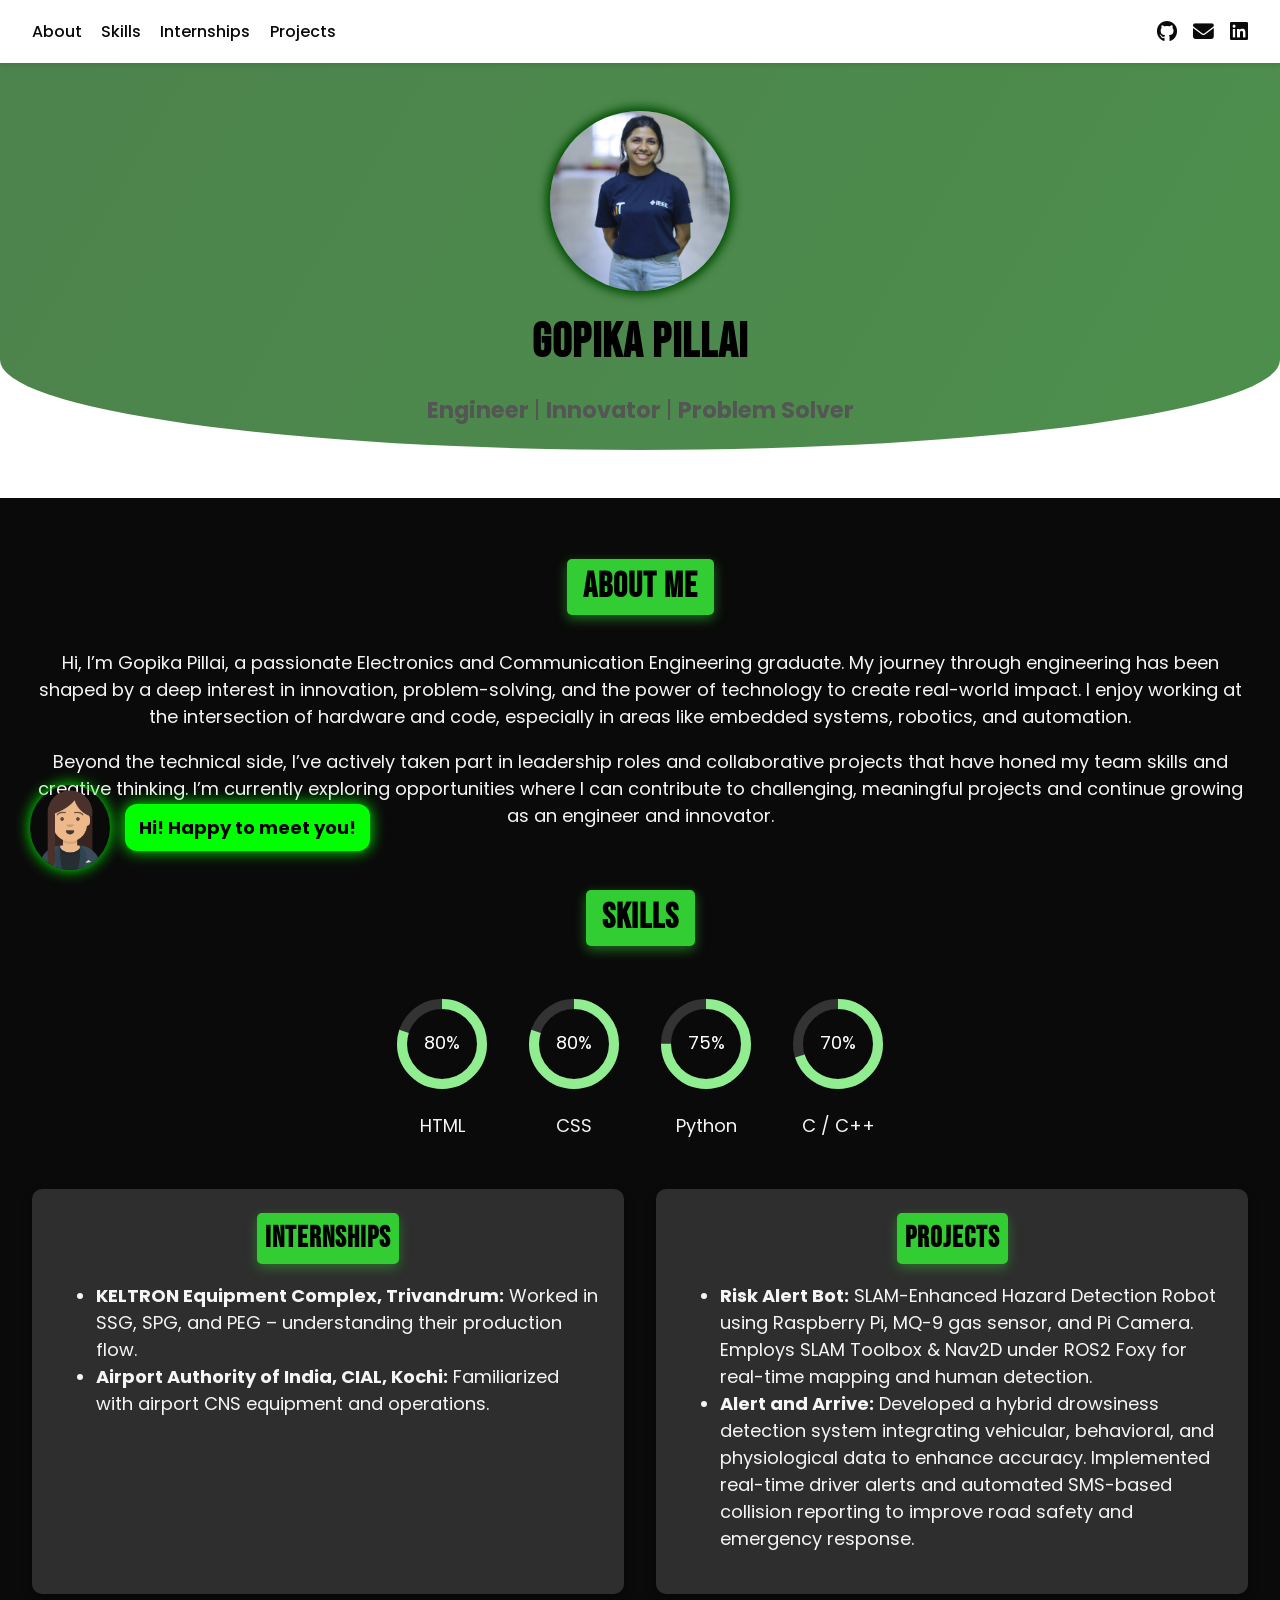
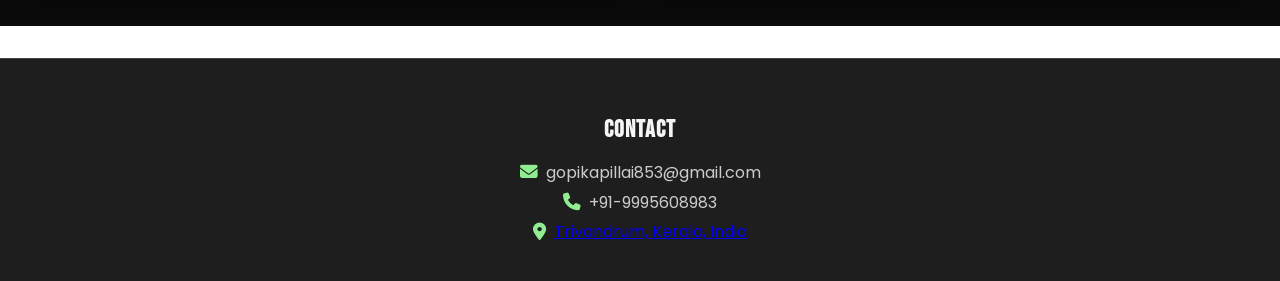
==== commit 6c677a76: "commit" ====
--- a/docs/index.html
+++ b/docs/index.html
@@ -9,6 +9,7 @@
   <link href="https://fonts.googleapis.com/css2?family=Bebas+Neue&family=Poppins&display=swap" rel="stylesheet">
   <link rel="stylesheet" href="https://cdnjs.cloudflare.com/ajax/libs/font-awesome/6.4.0/css/all.min.css" />
 </head>
+
 
 <body>
    <div id="avatar-container" class="avatar-popin">
@@ -28,13 +29,15 @@
       <a href="https://www.linkedin.com/in/gopika-pillai-/" target="_blank" title="LinkedIn"><i class="fab fa-linkedin"></i></a>
     </div>
   </header>
+<section class="hero">
+  <div class="green-animation-bg"></div>
 
-
-  <section class="hero">
-    <img src="images/gopika.jpeg" alt="Gopika Photo">
-    <h1>Gopika Pillai</h1>
-    <p> <b> Engineer </b>| <b> Innovator </b>| <b> Problem Solver</b></p>
-  </section>
+  <div class="hero-content">
+  <img src="images/gopika.jpeg" alt="Gopika Photo">
+  <h1>Gopika Pillai</h1>
+  <p><b> Engineer </b>| <b> Innovator </b>| <b> Problem Solver</b></p>
+  </div>
+</section>
 
   <div class="content">
     <section id="about" class="section fade-in">
--- a/docs/style.css
+++ b/docs/style.css
@@ -69,17 +69,18 @@
 
 
 .hero {
-  background: var(--primary);
+  background: transparent;
   text-align: center;
   padding: 3rem 2rem;
 }
 
 .hero img {
-  width: 150px;
-  height: 150px;
+  width: 180px;
+  height: 180px;
   border-radius: 50%;
   object-fit: cover;
   margin-bottom: 1rem;
+  box-shadow: 0 0 10px 4px #004d00
 }
 
 .hero h1 {
@@ -268,6 +269,7 @@
   opacity: 0;
   transform: translateY(50%);
   animation: popin 1.2s ease-out forwards;
+  transition: opacity 0.6s ease, transform 0.6s ease;
   z-index: 9999;
 }
 
@@ -383,3 +385,32 @@
     text-align: center;
   }
 }
+.green-animation-bg {
+  position: absolute;
+  top: 0;
+  left: 0;
+  width: 100%;
+  height: 50%;
+background: linear-gradient(120deg, #004d00, #006400, #32cd32, #90ee90);
+  background-size: 400% 400%;
+  animation: animateGreenBg 10s ease infinite;
+  z-index: -1;
+  opacity: 0.7;
+  pointer-events: none;
+  border-bottom-left-radius: 50% 20%;
+  border-bottom-right-radius: 50% 20%;
+}
+
+@keyframes animateGreenBg {
+  0% {
+    background-position: 0% 50%;
+  }
+  50% {
+    background-position: 100% 50%;
+  }
+  100% {
+    background-position: 0% 50%;
+  }
+}
+
+
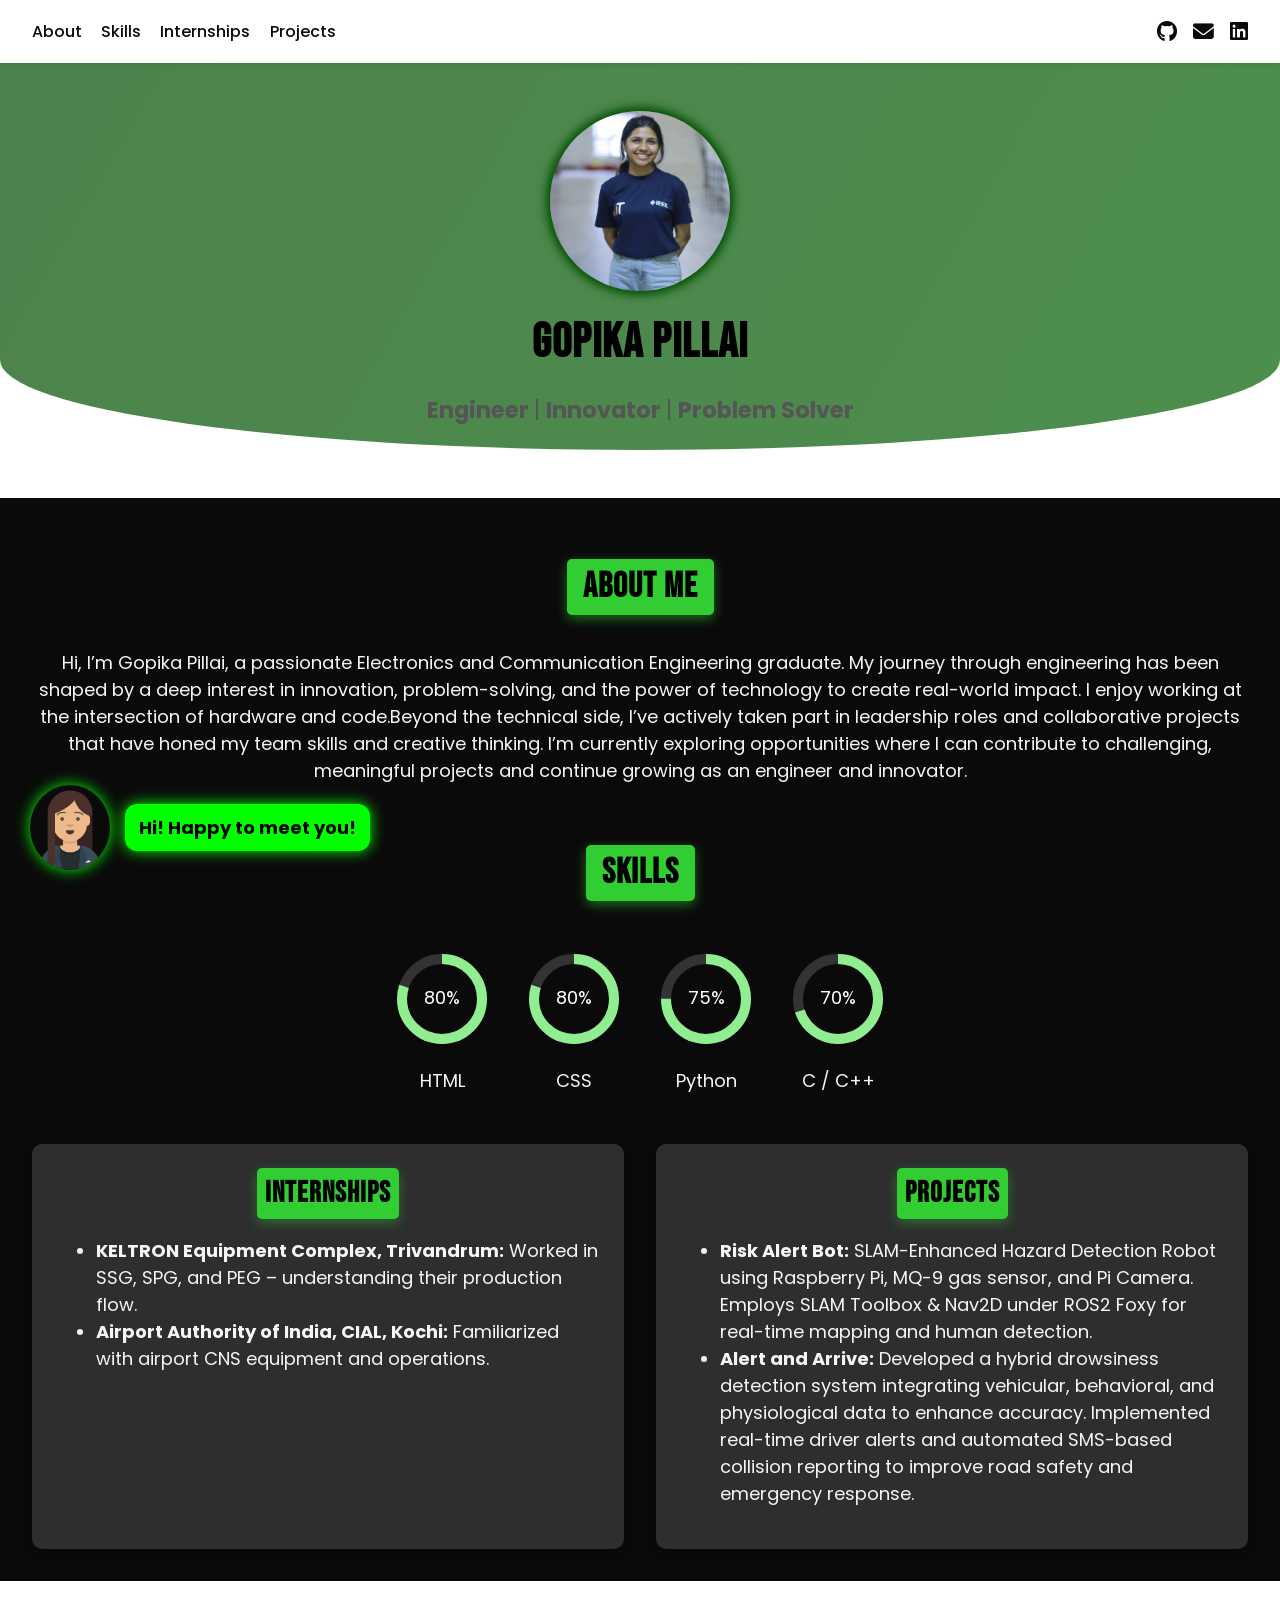
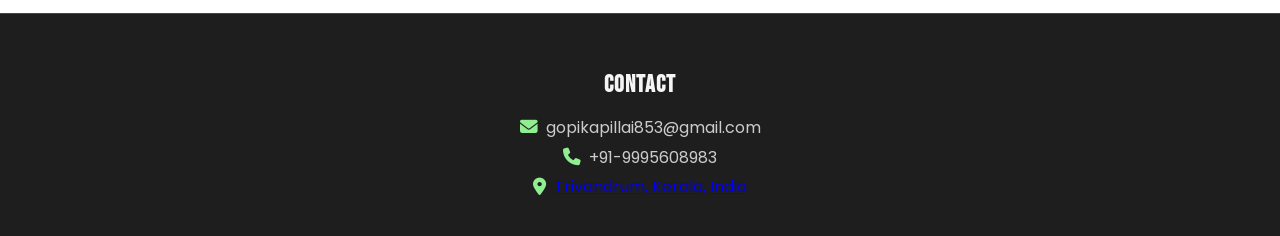
==== commit 5cfa03d3: "commit" ====
--- a/docs/index.html
+++ b/docs/index.html
@@ -43,8 +43,7 @@
     <section id="about" class="section fade-in">
       <h2>About Me</h2>
       <p>Hi, I’m Gopika Pillai, a passionate Electronics and Communication Engineering graduate. My journey through engineering has been shaped by a deep interest in innovation, problem-solving, and the power of technology to create real-world impact. 
-        I enjoy working at the intersection of hardware and code, especially in areas like embedded systems, robotics, and automation. </p> 
-        <p>Beyond the technical side, I’ve actively taken part in leadership roles and collaborative projects that have honed my team skills and creative thinking. I’m currently exploring opportunities where I can contribute to challenging, meaningful projects and continue growing as an engineer and innovator.</p>
+        I enjoy working at the intersection of hardware and code.Beyond the technical side, I’ve actively taken part in leadership roles and collaborative projects that have honed my team skills and creative thinking. I’m currently exploring opportunities where I can contribute to challenging, meaningful projects and continue growing as an engineer and innovator.</p>
     </section>
 
    <section id="skills" class="section fade-in">
